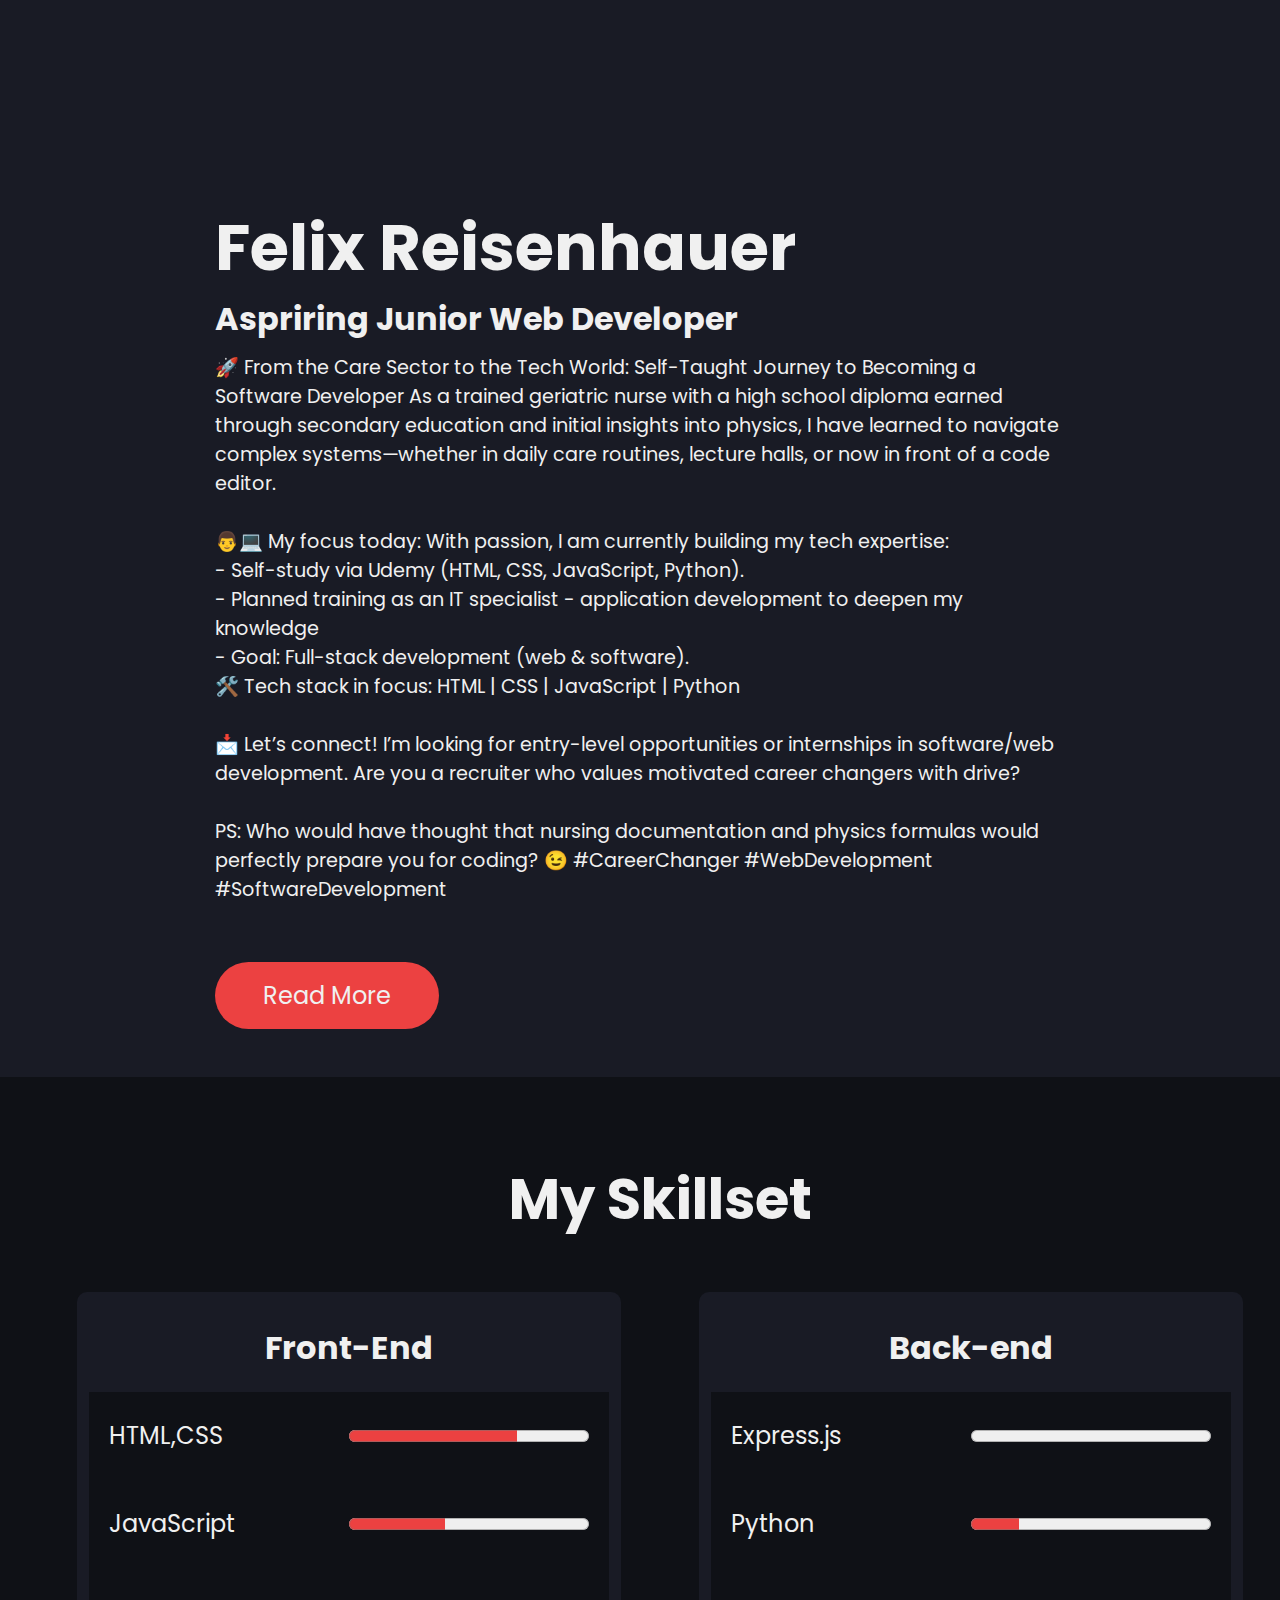
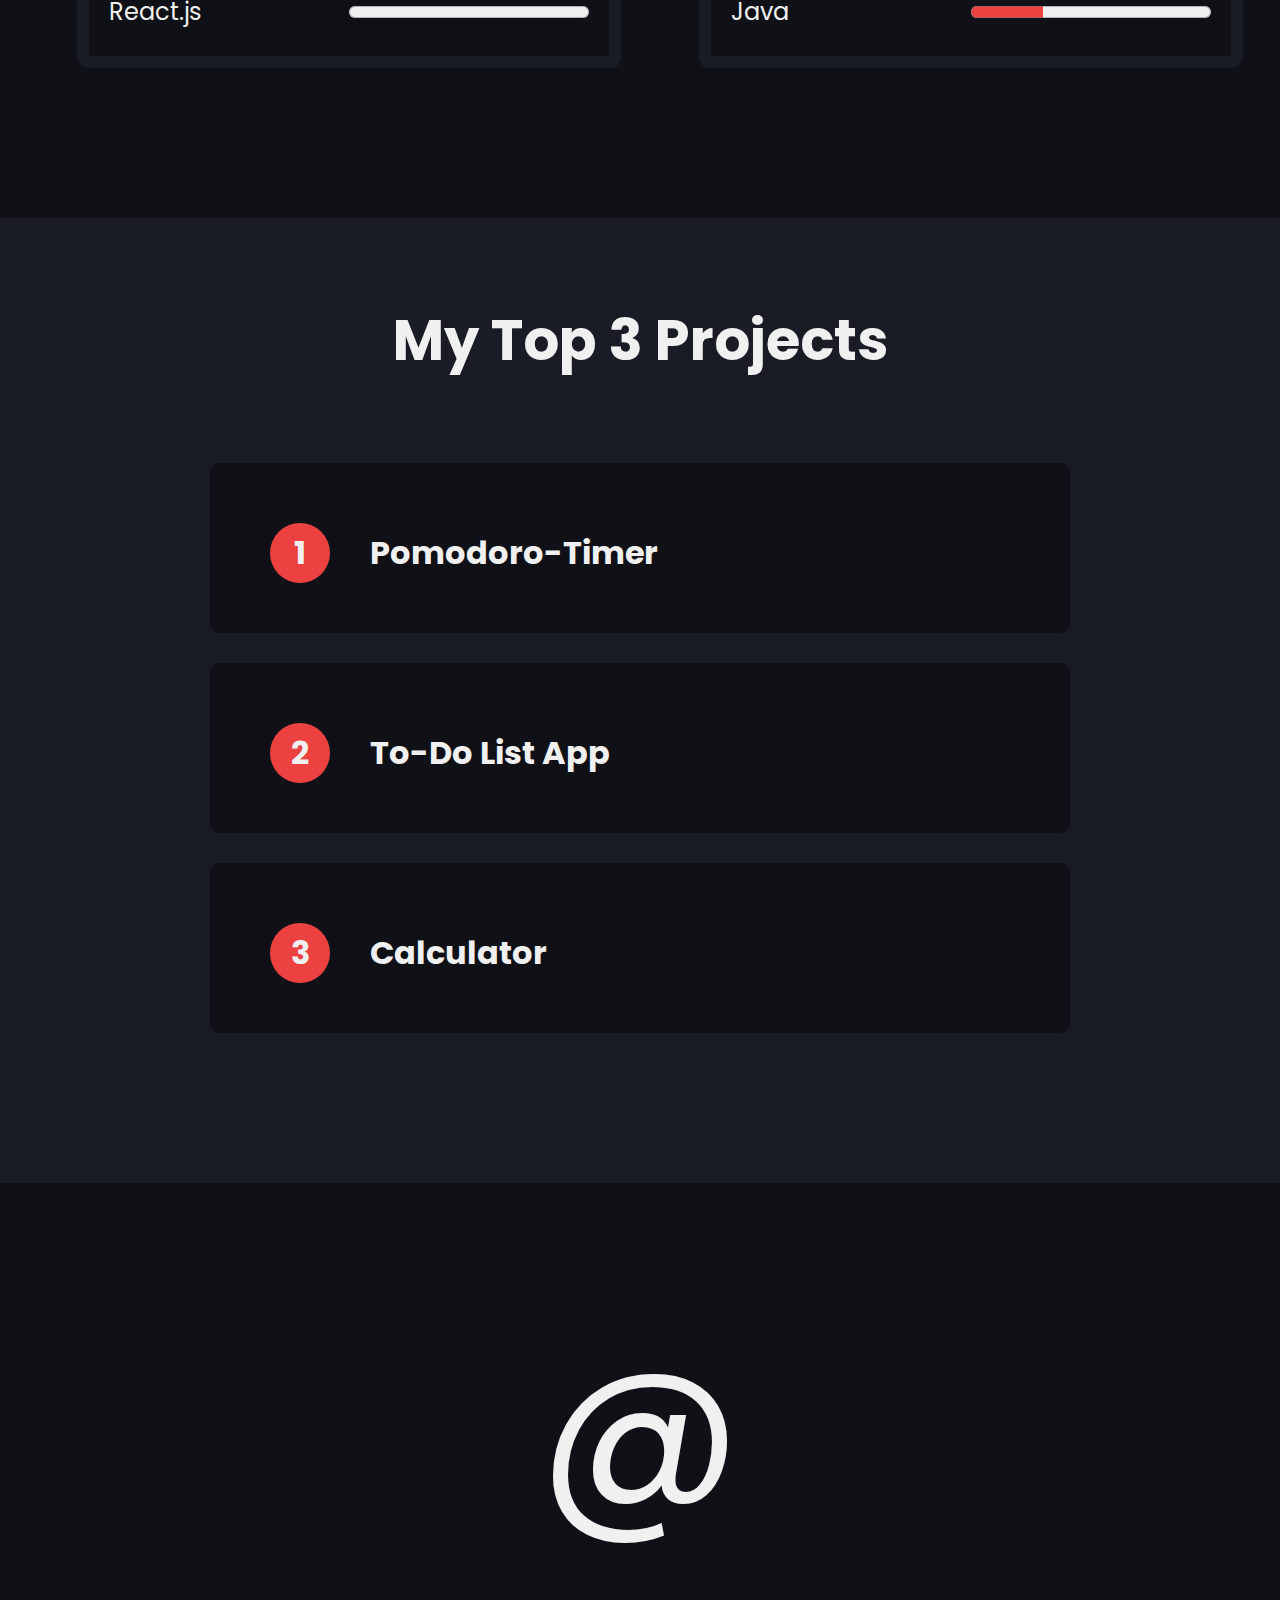
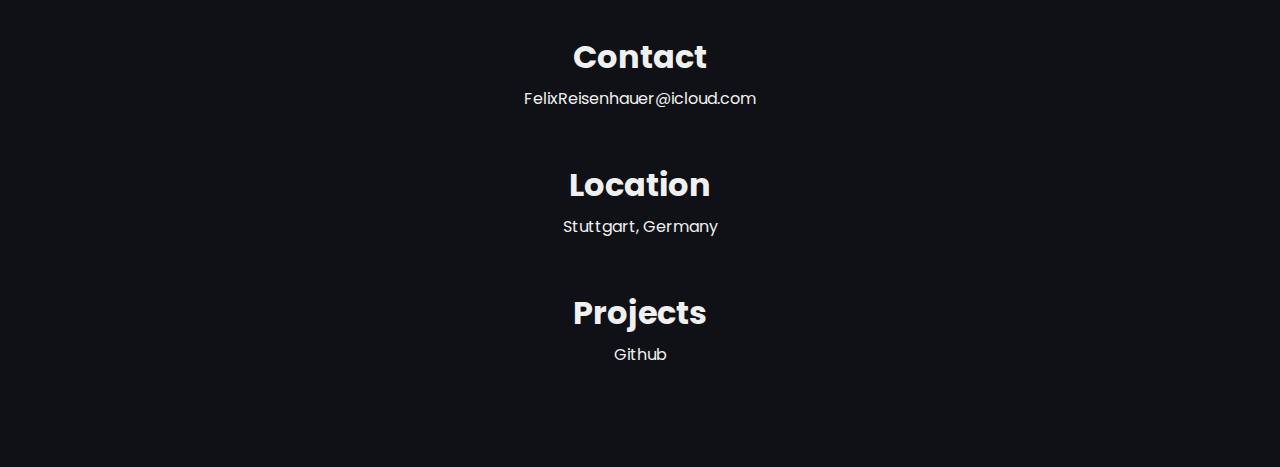
==== index.html @ db535da2 "Added Portfolio Website" ====
<!DOCTYPE html>
<html lang="en">
  <head>
    <meta charset="UTF-8" />
    <meta name="viewport" content="width=device-width, initial-scale=1.0" />
    <title>Felix Reisenhauer | From care to tech</title>
    <link rel="stylesheet" href="style.css" />
  </head>
  <body>
    <header>
      <img src="images/Felix.png" alt="" />
      <div class="about-container">
        <h1>Felix Reisenhauer</h1>
        <h2>Aspriring Junior Web Developer</h2>
        <p>
          🚀 From the Care Sector to the Tech World: Self-Taught Journey to
          Becoming a Software Developer As a trained geriatric nurse with a high
          school diploma earned through secondary education and initial insights
          into physics, I have learned to navigate complex systems—whether in
          daily care routines, lecture halls, or now in front of a code editor.
          <br />
          <br />
          👨💻 My focus today: With passion, I am currently building my tech
          expertise: <br />
          - Self-study via Udemy (HTML, CSS, JavaScript, Python). <br />
          - Planned training as an IT specialist - application development to
          deepen my knowledge <br />
          - Goal: Full-stack development (web & software). <br />

          🛠️ Tech stack in focus: HTML | CSS | JavaScript | Python <br />
          <br />
          📩 Let’s connect! I’m looking for entry-level opportunities or
          internships in software/web development. Are you a recruiter who
          values motivated career changers with drive? <br />
          <br />
          PS: Who would have thought that nursing documentation and physics
          formulas would perfectly prepare you for coding? 😉 #CareerChanger
          #WebDevelopment #SoftwareDevelopment
        </p>
        <a href="#skill-container" class="readmore-btn">Read More</a>
      </div>
    </header>
    <section id="skill-container" name="Skill">
      <h2>My Skillset</h2>
      <div class="wrapper">
        <div class="skillset">
          <h3>Front-End</h3>
          <ul>
            <li>HTML,CSS <progress max="100" value="70"></progress></li>
            <li>JavaScript <progress max="100" value="40"></progress></li>
            <li>React.js <progress max="100" value="0"></progress></li>
          </ul>
        </div>
        <div class="skillset">
          <h3>Back-end</h3>
          <ul>
            <li>Express.js <progress max="100" value="0"></progress></li>
            <li>Python <progress max="100" value="20"></progress></li>
            <li>Java <progress max="100" value="30"></progress></li>
          </ul>
        </div>
      </div>
    </section>
    <section class="project-container">
      <div class="wrapper-project">
        <h2>My Top 3 Projects</h2>
        <div class="project">
          <details>
            <summary><span class="circle">1</span>Pomodoro-Timer</summary>
            <p>
              With this project I created a Pomodoro-timer with a milky glass
              design. I have seen this design in several videos and found it
              very interesting, so I wanted to try it out. <br />
              <br />
              I also added a statistic feature.
            </p>
            <a class="visit-btn" href="/subpages/Pomedoro-Timer/index.html"
              >Visit Website</a
            >
          </details>
        </div>
        <div class="project">
          <details>
            <summary><span class="circle">2</span>To-Do List App</summary>
            <p>
              Here I write a good looking to-do-list to improve my knowledge in
              html css and javascript. I am learning the CRUD methods. I am also
              improving my responsive web development by making the website
              compatible for mobile devices.
            </p>
            <a class="visit-btn" href="/subpages/To-Do-List/index.html"
              >Visit Website</a
            >
          </details>
        </div>
        <div class="project">
          <details>
            <summary><span class="circle">3</span>Calculator</summary>
            <p>
              A simple calculator website to reinforce my basic knowledge of
              HTML, CSS and JavaScript.
            </p>
            <a class="visit-btn" href="/subpages/Calculator/Calculator.html"
              >Visit Website</a
            >
          </details>
        </div>
      </div>
    </section>
    <footer>
      <div class="grid-container">
        <span id="at-symbol">@</span>
        <div>
          <h3>Contact</h3>
          <a href="mailto:FelixReisenhauer@icloud.com"
            >FelixReisenhauer@icloud.com</a
          >
          <h3>Location</h3>
          <a href="https://maps.app.goo.gl/efmgEqpztRAuXKRr5"
            >Stuttgart, Germany</a
          >
        </div>
        <div>
          <h3>Projects</h3>
          <a href="https://github.com/Fe-Re">Github</a>
        </div>
      </div>
    </footer>
  </body>
</html>
---- style.css ----
@import url('https://fonts.googleapis.com/css2?family=Poppins:ital,wght@0,100;0,200;0,300;0,400;0,500;0,600;0,700;0,800;0,900;1,100;1,200;1,300;1,400;1,500;1,600;1,700;1,800;1,900&family=Roboto+Condensed:ital,wght@0,100..900;1,100..900&display=swap');

:root{
    --color-1: #191b25;
    --color-2: #0f1116;
    --text-color: #f0f0f0;
    --accent-color: #ec4141;
}
*{
    margin: 0;
    padding: 0;
}

html{
    font-family: Poppins, Arial, Helvetica, sans-serif;
    font-size: 12pt;
    scroll-behavior: smooth;
}
body{
min-height: 100vh;
background-color: var(--color-1);
    color: var(--text-color);
}

header{
    padding: 0 20px;
    display: flex;
    justify-content: center;
    align-items: flex-end;
    flex-wrap: wrap;
}
header .about-container{
    width: 850px;
    max-width: 100%;
  }
  header h1{
    margin-top: 200px;
    font-size: 4rem;
  }
  header h2{
    font-size: 2rem;
  }

  header p{
    font-size: 1.2rem;
    margin: 10px 0;
  }
  header img{
    height: 70vh;
    padding: 0 60px;
  }
  .readmore-btn{
    color: var(--text-color);
    display: inline-block;
    background-color: var(--accent-color);
    padding: 1rem 3rem;
    margin: 3rem 0;
    font-size: 1.5rem;
    border-radius: 200px;
    text-decoration: none;
    cursor: pointer;
    transition: 0.5s ease;
  }
  .readmore-btn:hover{
    transform: scale(1.1);
    background-color: black;
  }
  
  #skill-container{
    padding: 80px 20px 150px 20px;  
    background-color: var(--color-2);
    width: 100%;
    text-align: center;
  }
  section h2{
    font-size: 3.5rem;
    margin-bottom: 50px;
  }

  .wrapper{
    display: flex;
    justify-content: space-evenly;
    flex-wrap: wrap;
    gap: 20px;
  }

  .skillset{
    border: 12px var(--color-1) solid;
    border-radius: 10px;
  }
  .skillset h3{
    background-color: var(--color-1);
    font-size: 2rem;
    padding: 20px;
  }
  .skillset ul{
    list-style: none;
  }
  .skillset ul li{
    width: 30rem;
    padding: 20px;
    display: flex;
    justify-content: space-between;
    align-items: center;
    line-height: 2;
    font-size: 1.5rem;

  }
  .skillset ul li progress{
    margin-left: 50px;
    accent-color: var(--accent-color);
  }



  .project-container{
    display: flex;
    justify-content: center;
    align-items: center;
  }

  .wrapper-project{
    padding: 80px 20px 150px 20px; 
    width: 80%;
    height: 100%;
    display: flex;
    flex-direction: column;
    justify-content: center;
    align-items: center;
    gap: 30px;
  }
  .wrapper-project h2{
    font-size: 3.5rem;
    margin-bottom: 50px;
  }
  .project{
    width: 80%;
    padding: 40px 0 30px 40px;
    background-color: var(--color-2);
    border-radius: 10px;
  }

  .project details{
    padding: 20px 0 20px 0 ;
    cursor: pointer;
  }

  .project summary{
    font-size: 2rem;
    font-weight: bolder;
    padding-left: 20px;
    list-style: none;
    position: relative;
  }

  .circle{
  display: inline-block;
  width: 60px; 
  height: 60px; 
  border-radius: 50%; 
  background-color: var(--accent-color); 
  color: var(--text-color); 
  text-align: center;
  line-height: 60px; 
  margin-right: 40px; 
}


  .project p{
    font-size: 1.5rem;
    padding: 20px 30px 40px 0 ;

  }

  .project .visit-btn{
    color: var(--text-color);
    background-color: var(--accent-color);
    padding: 1rem 2rem;
    margin: 0 0;
    font-size: 1rem;
    border-radius: 200px;
    text-decoration: none;
    cursor: pointer;
    transition: 0.5s ease;
    z-index: 5;
    }

    .project .visit-btn:hover{
      transform: scale(1.1);
      background-color: black;

    }
    footer{
      background-color: var(--color-2);
      padding: 100px 20px;
    }
    footer .grid-container{
      margin: 0 auto; 
      width: 1000px;
      max-width: 100%;
      display: grid;
      grid-template-columns: 1fr 1fr max-content;
      gap: 100px;
    }
    
    footer #at-symbol{
      font-size: 250pt;
    }
    footer h3{
      margin-top: 80px;
      font-size: 2rem;
    }
    footer a{
      margin-top: 5px;
      display: inline-block;
      color: var(--secondary-text-color);
      text-decoration: none;
    }
    footer a:hover{
      color: var(--accent-color);
    }
@media(max-width: 450px) {
    header h1{
        margin-top: 1px 0;
    }
    header img{
        display: none;
    }

    .skillset ul li{
        justify-content: center;
        width: 15rem;
        flex-direction: column;
      }

      .skillset ul li progress{
        margin-left: 0;
        accent-color: var(--accent-color);
      }
}

@media(max-width: 1470px) {

  header img{
      display: none;
  }
  .skillset ul{
  flex-shrink: 2;
  }
  footer .grid-container{
    display: flex;
    flex-direction: column;
    text-align: center;
    gap: 0;
  }
  footer #at-symbol{
    font-size: 150pt;
  }
  footer h3{
    margin-top: 50px;
  }

}
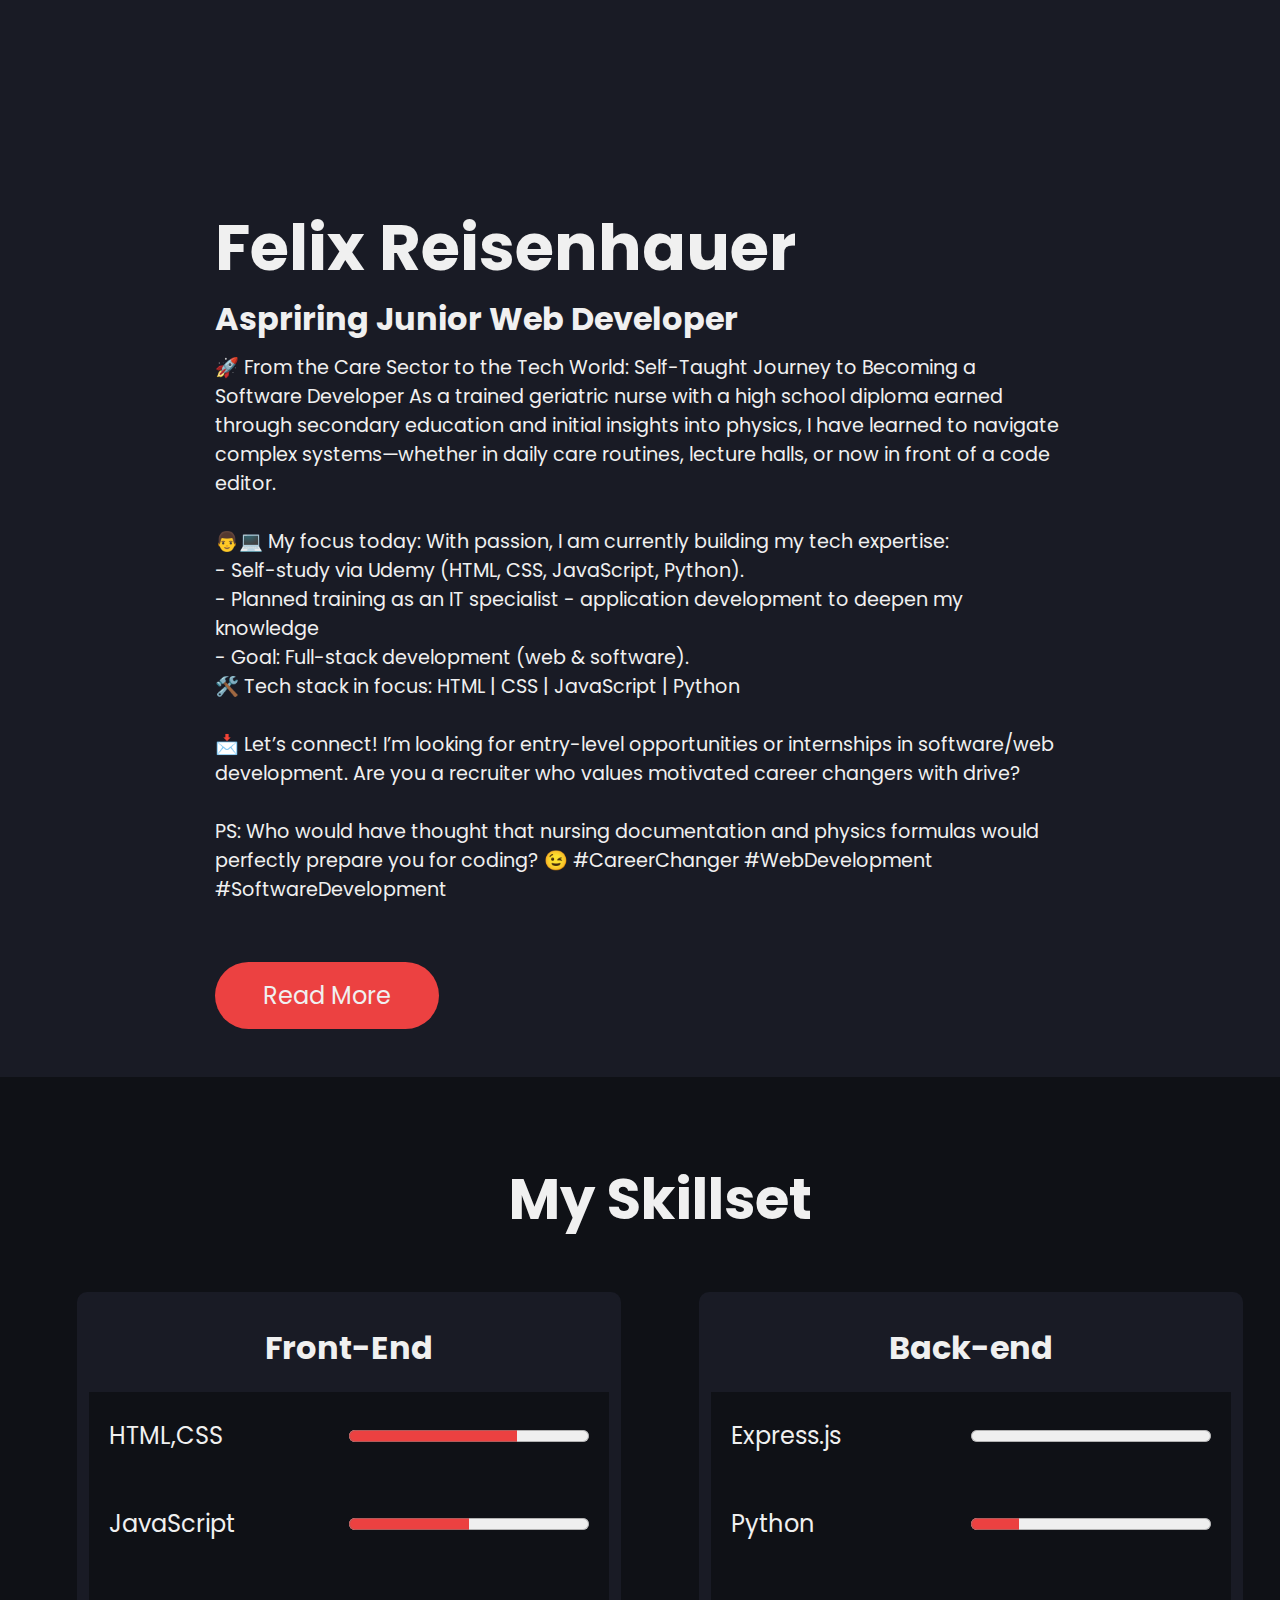
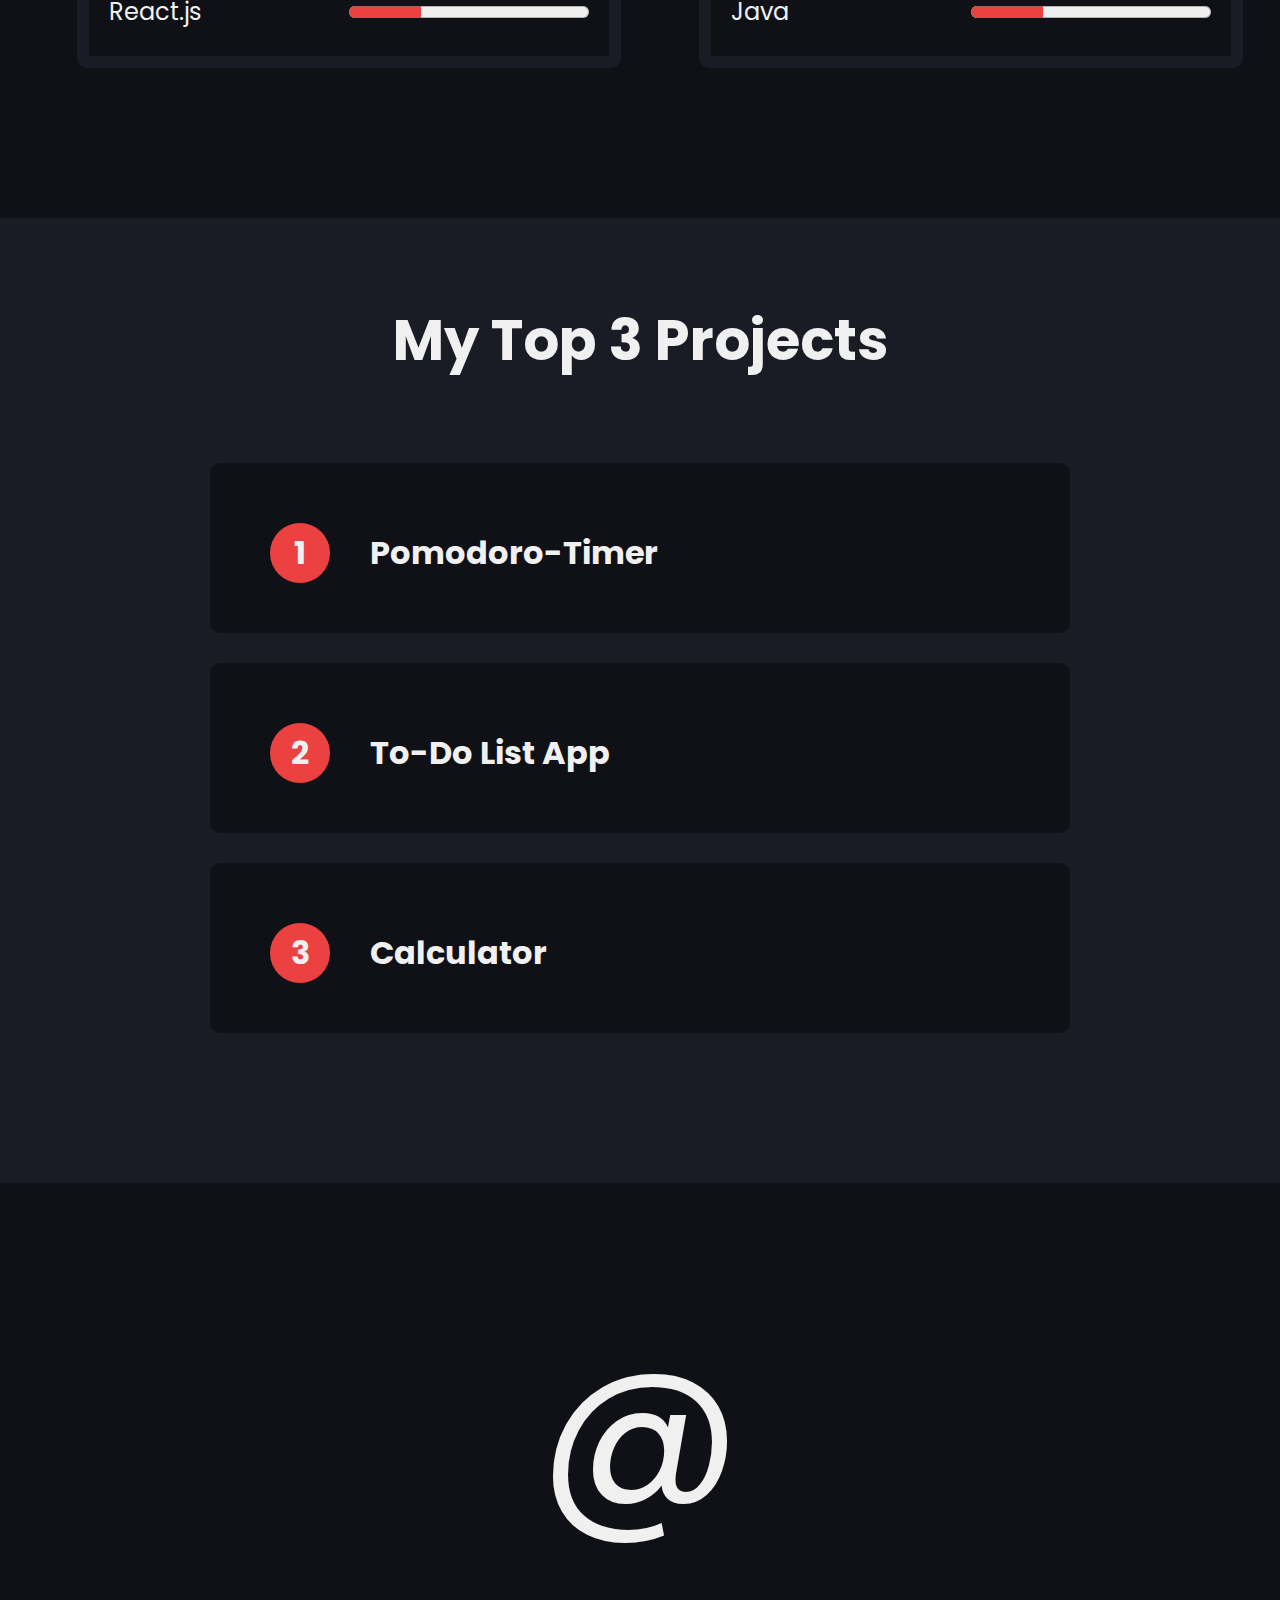
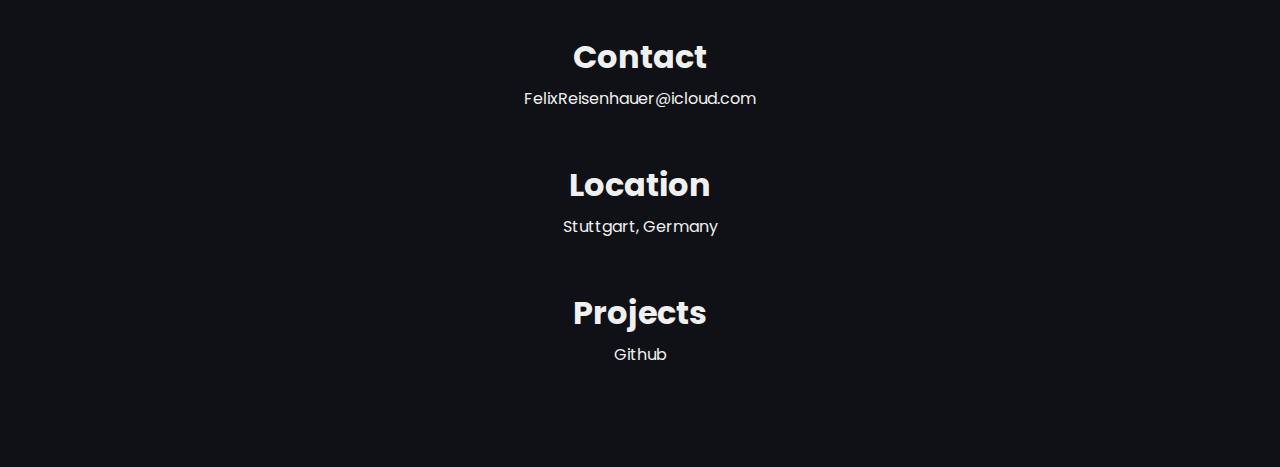
==== commit 5c0c031a: "Update skill proficiency levels in index.html" ====
--- a/index.html
+++ b/index.html
@@ -47,8 +47,8 @@
           <h3>Front-End</h3>
           <ul>
             <li>HTML,CSS <progress max="100" value="70"></progress></li>
-            <li>JavaScript <progress max="100" value="40"></progress></li>
-            <li>React.js <progress max="100" value="0"></progress></li>
+            <li>JavaScript <progress max="100" value="50"></progress></li>
+            <li>React.js <progress max="100" value="30"></progress></li>
           </ul>
         </div>
         <div class="skillset">
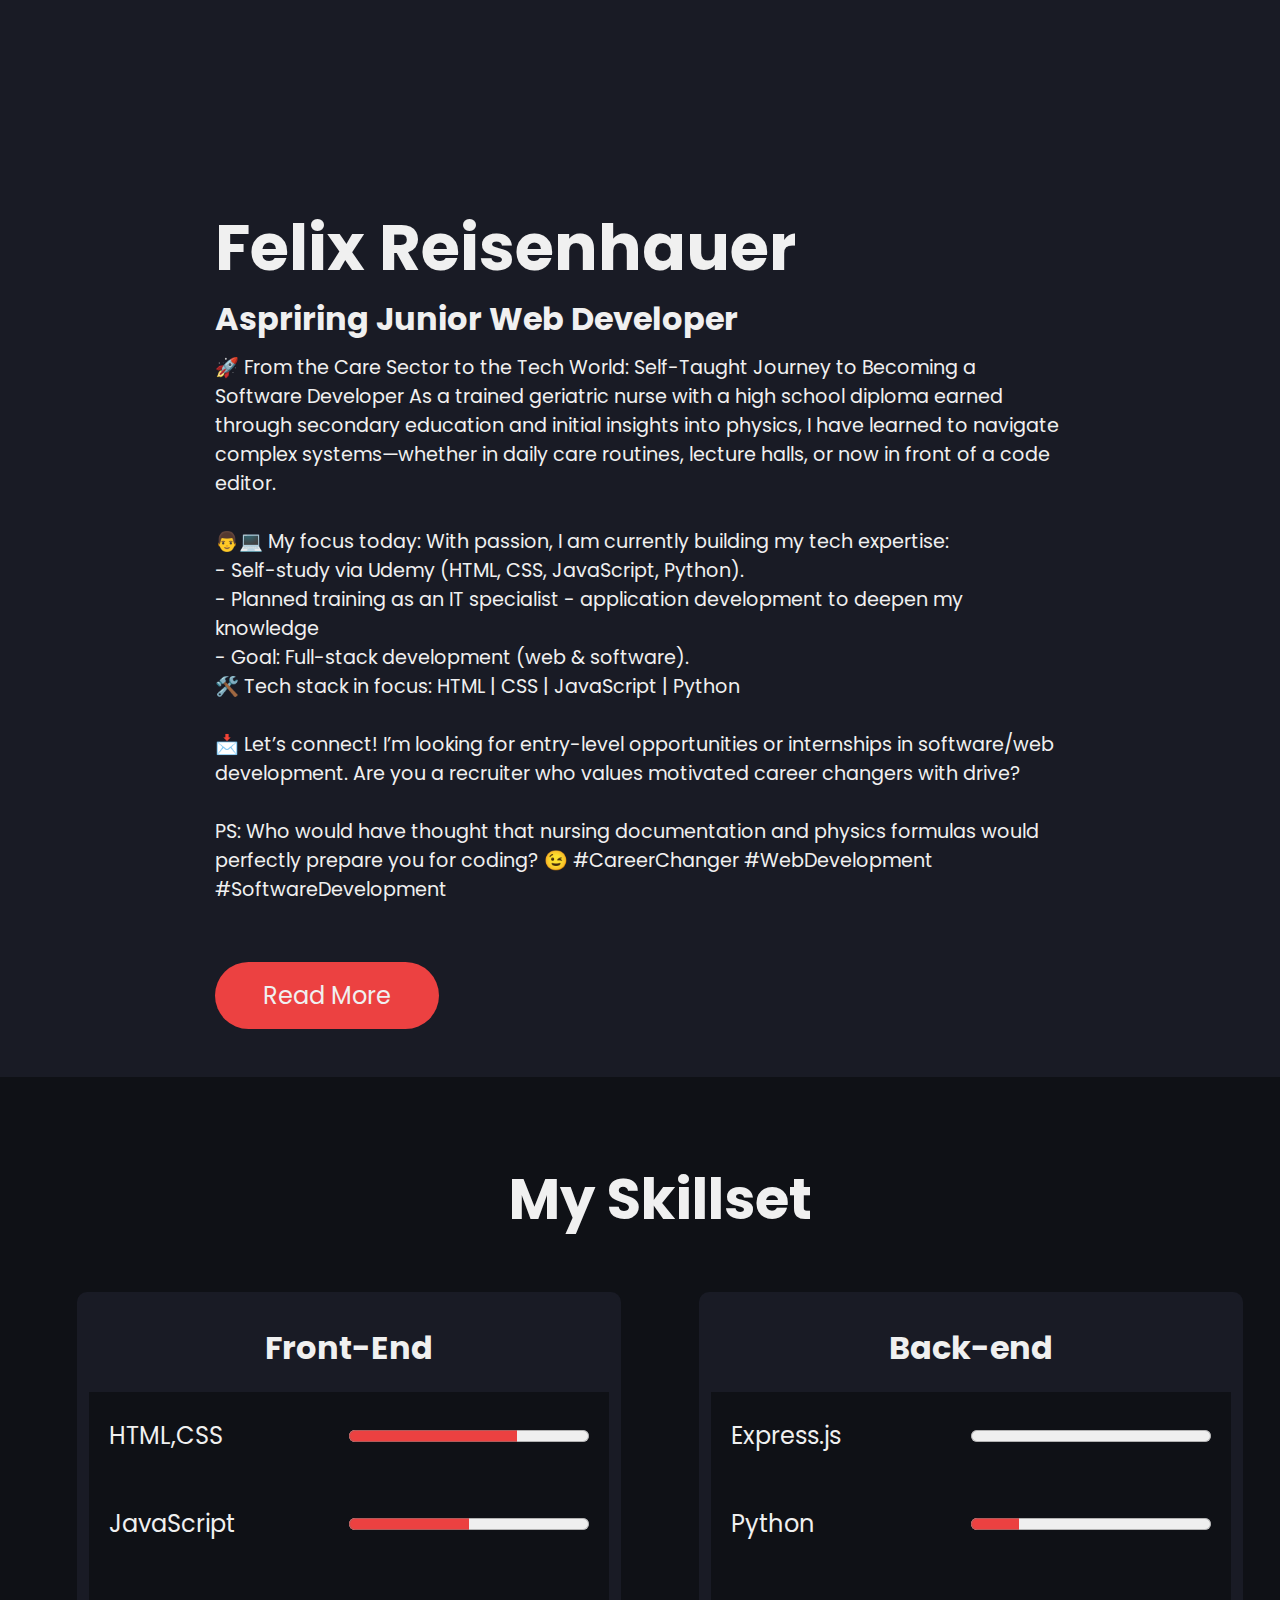
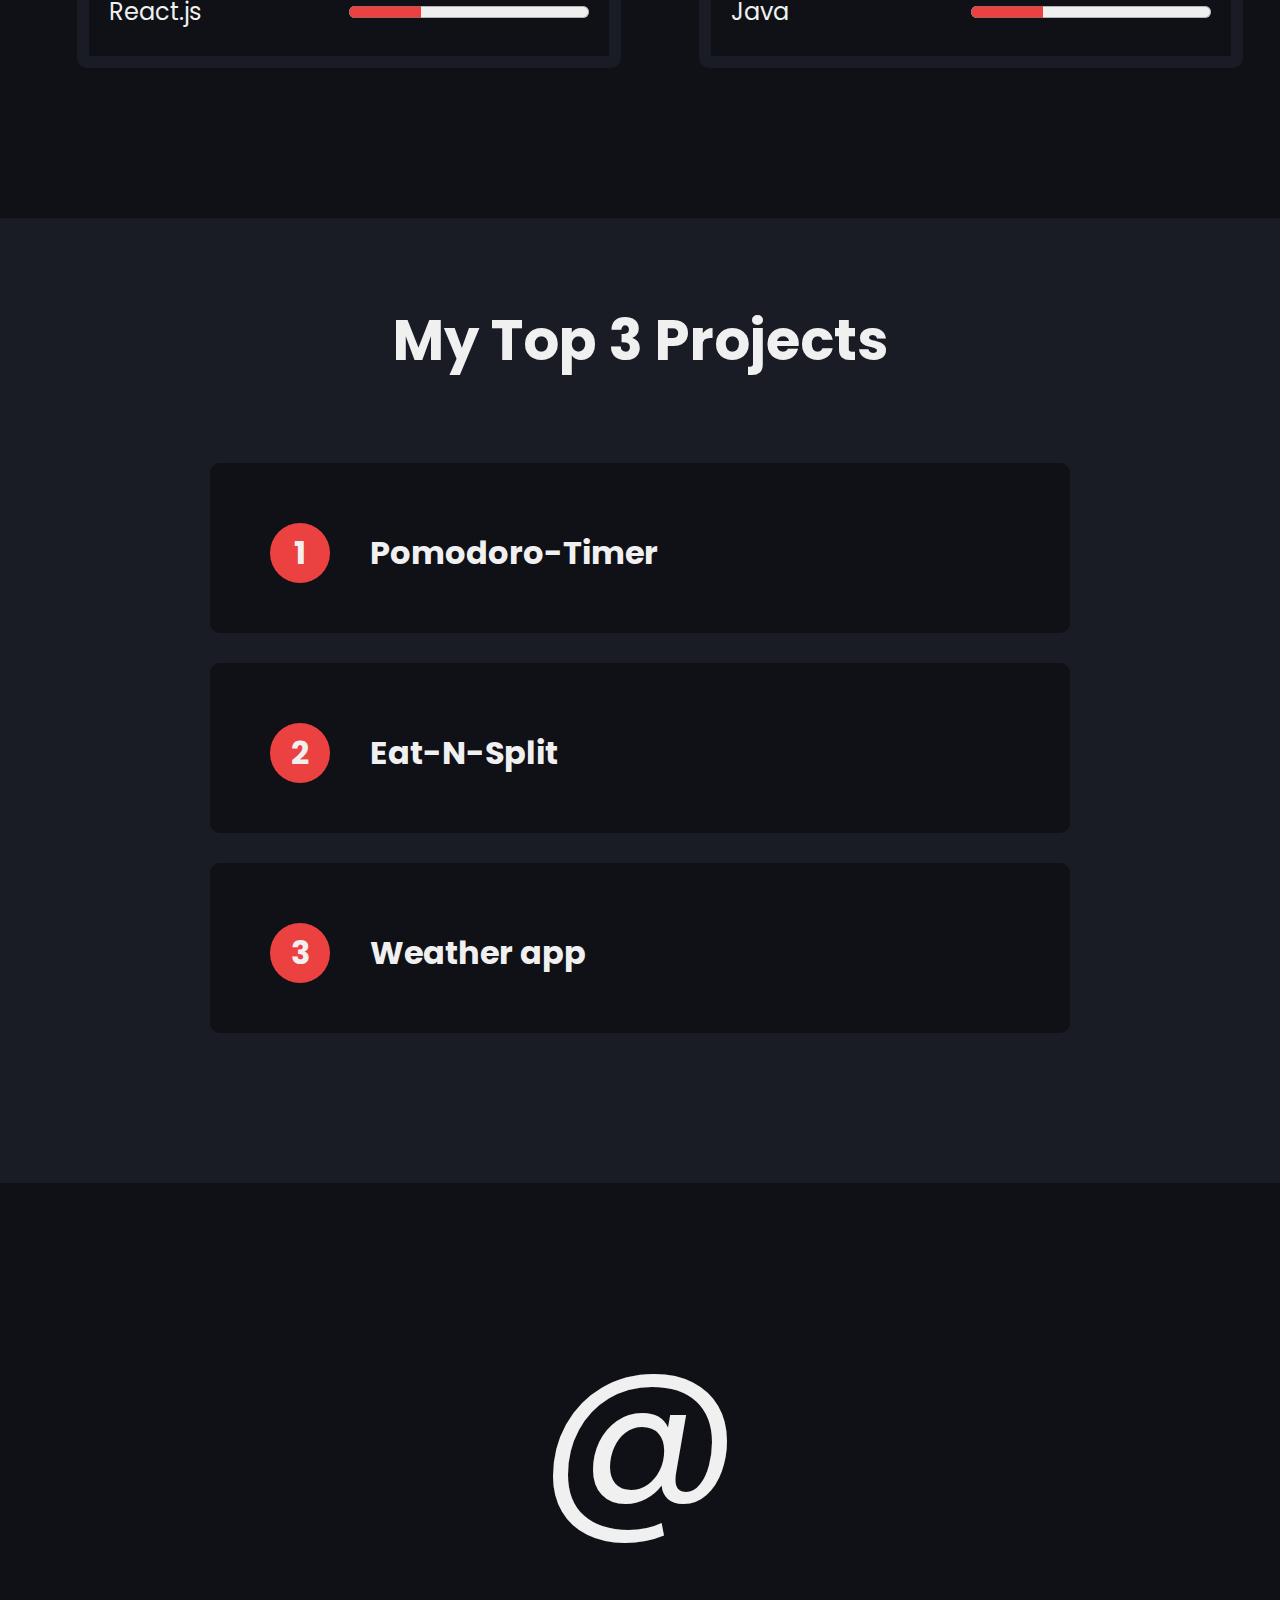
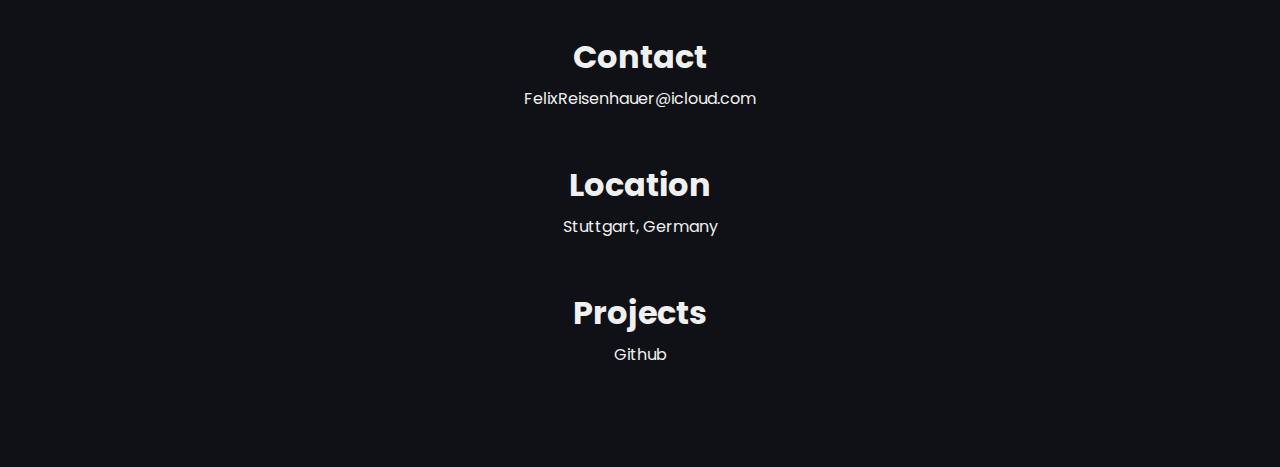
==== commit 1fce3328: "Update project descriptions and links in index.html" ====
--- a/index.html
+++ b/index.html
@@ -81,26 +81,24 @@
         </div>
         <div class="project">
           <details>
-            <summary><span class="circle">2</span>To-Do List App</summary>
+            <summary><span class="circle">2</span>Eat-N-Split</summary>
             <p>
-              Here I write a good looking to-do-list to improve my knowledge in
-              html css and javascript. I am learning the CRUD methods. I am also
-              improving my responsive web development by making the website
-              compatible for mobile devices.
+              In this project I use my beginner experience of React to write a
+              web app that splits expenses.
             </p>
-            <a class="visit-btn" href="/subpages/To-Do-List/index.html"
+            <a class="visit-btn" href="https://eat-n-split-fe-re.netlify.app/"
               >Visit Website</a
             >
           </details>
         </div>
         <div class="project">
           <details>
-            <summary><span class="circle">3</span>Calculator</summary>
+            <summary><span class="circle">3</span>Weather app</summary>
             <p>
-              A simple calculator website to reinforce my basic knowledge of
-              HTML, CSS and JavaScript.
+              In this project I extend my react knowledge by pulling data from a
+              weather api and displaying it depending on the status.
             </p>
-            <a class="visit-btn" href="/subpages/Calculator/Calculator.html"
+            <a class="visit-btn" href="https://weather-app-fe-re.netlify.app/"
               >Visit Website</a
             >
           </details>
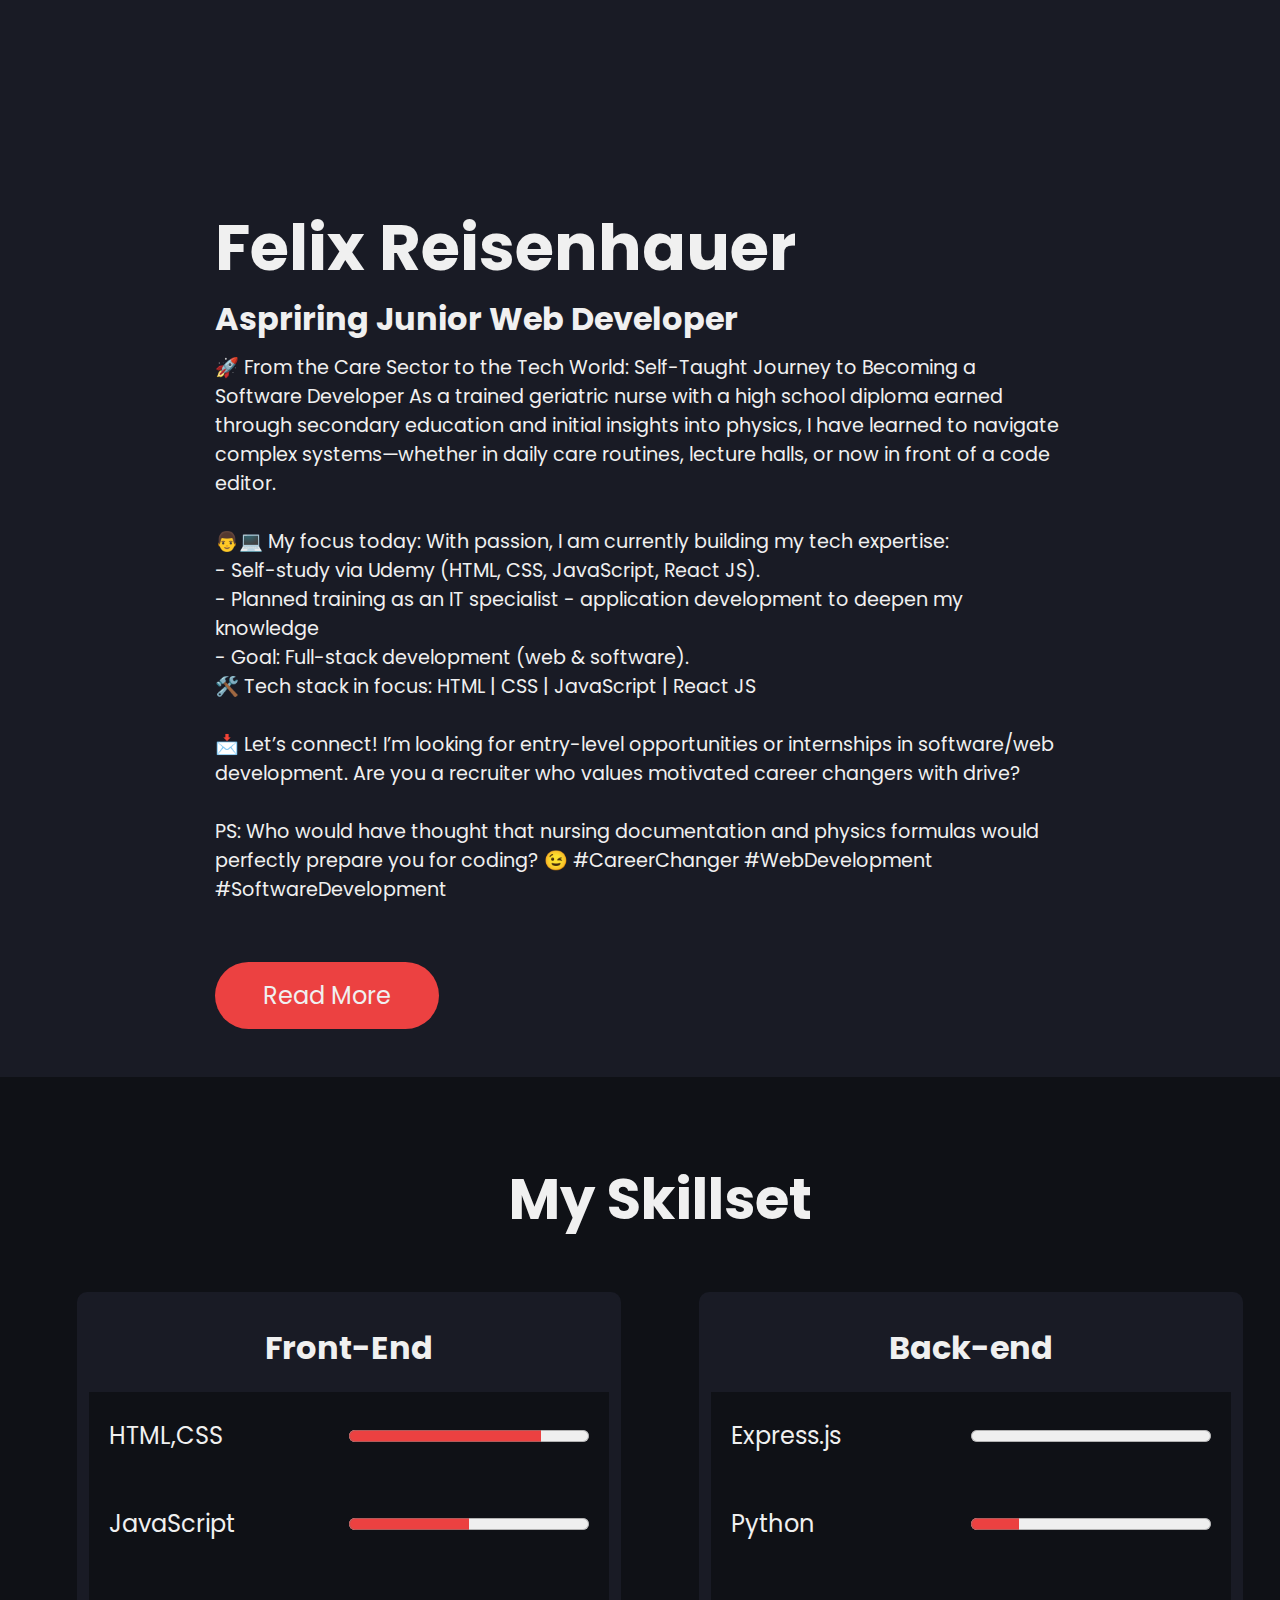
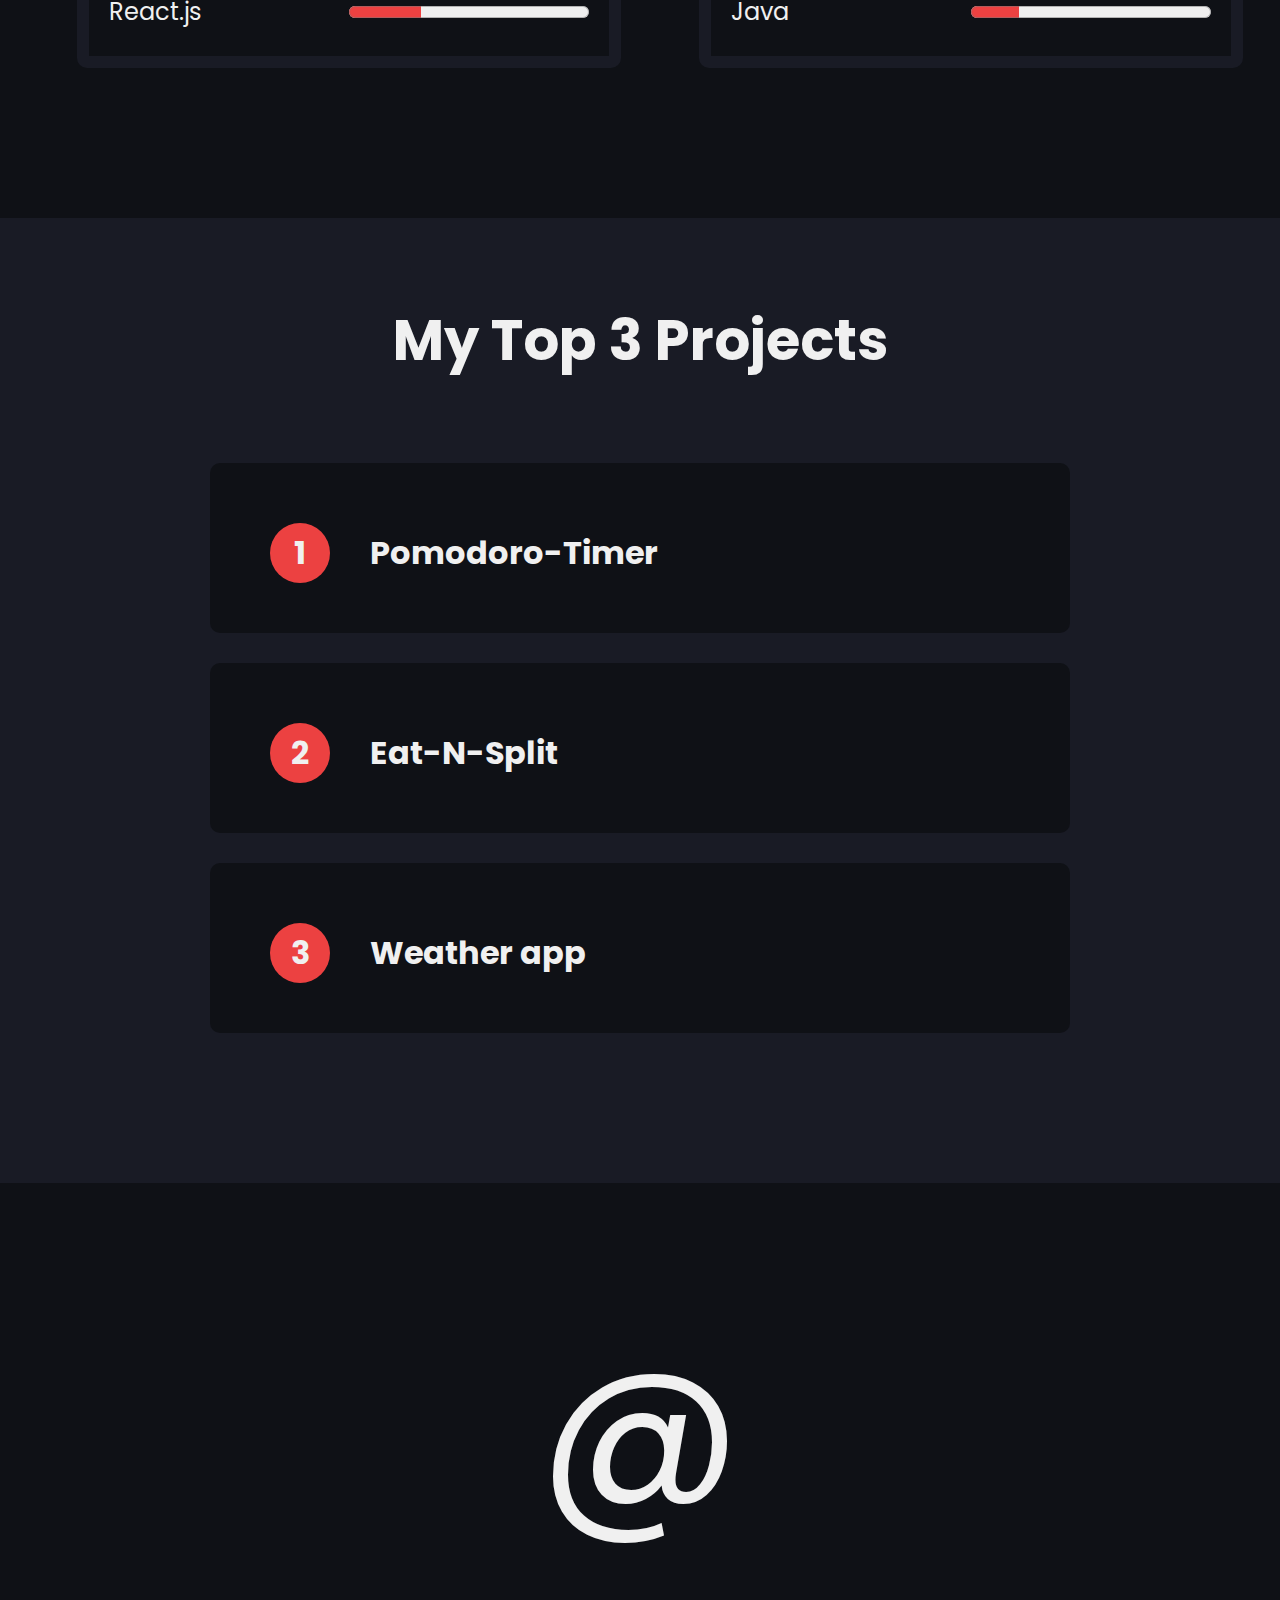
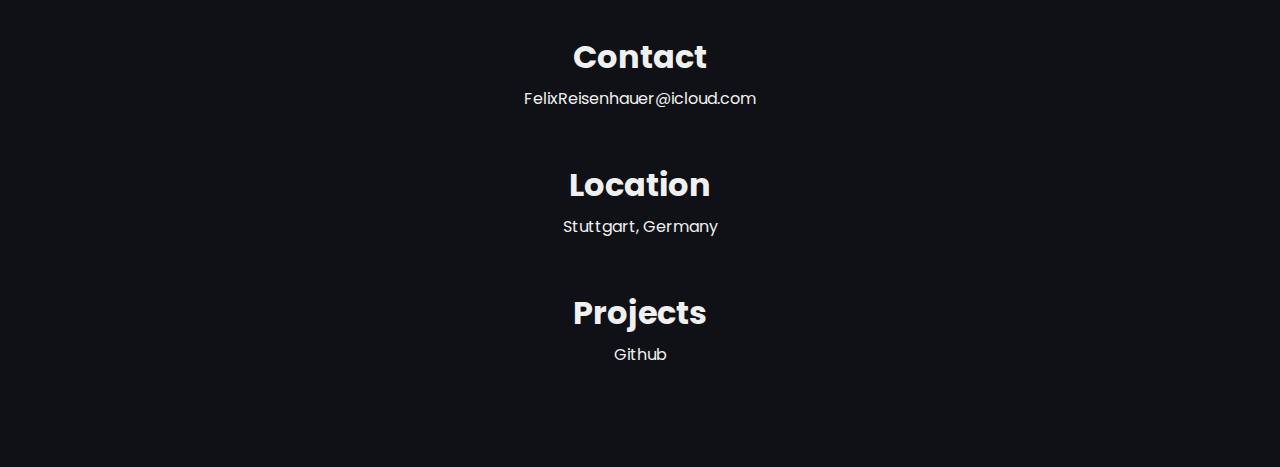
==== commit ecd4c425: "Update tech stack and skill proficiency levels in index.html" ====
--- a/index.html
+++ b/index.html
@@ -22,12 +22,12 @@
           <br />
           👨💻 My focus today: With passion, I am currently building my tech
           expertise: <br />
-          - Self-study via Udemy (HTML, CSS, JavaScript, Python). <br />
+          - Self-study via Udemy (HTML, CSS, JavaScript, React JS). <br />
           - Planned training as an IT specialist - application development to
           deepen my knowledge <br />
           - Goal: Full-stack development (web & software). <br />
 
-          🛠️ Tech stack in focus: HTML | CSS | JavaScript | Python <br />
+          🛠️ Tech stack in focus: HTML | CSS | JavaScript | React JS <br />
           <br />
           📩 Let’s connect! I’m looking for entry-level opportunities or
           internships in software/web development. Are you a recruiter who
@@ -46,7 +46,7 @@
         <div class="skillset">
           <h3>Front-End</h3>
           <ul>
-            <li>HTML,CSS <progress max="100" value="70"></progress></li>
+            <li>HTML,CSS <progress max="100" value="80"></progress></li>
             <li>JavaScript <progress max="100" value="50"></progress></li>
             <li>React.js <progress max="100" value="30"></progress></li>
           </ul>
@@ -56,7 +56,7 @@
           <ul>
             <li>Express.js <progress max="100" value="0"></progress></li>
             <li>Python <progress max="100" value="20"></progress></li>
-            <li>Java <progress max="100" value="30"></progress></li>
+            <li>Java <progress max="100" value="20"></progress></li>
           </ul>
         </div>
       </div>
